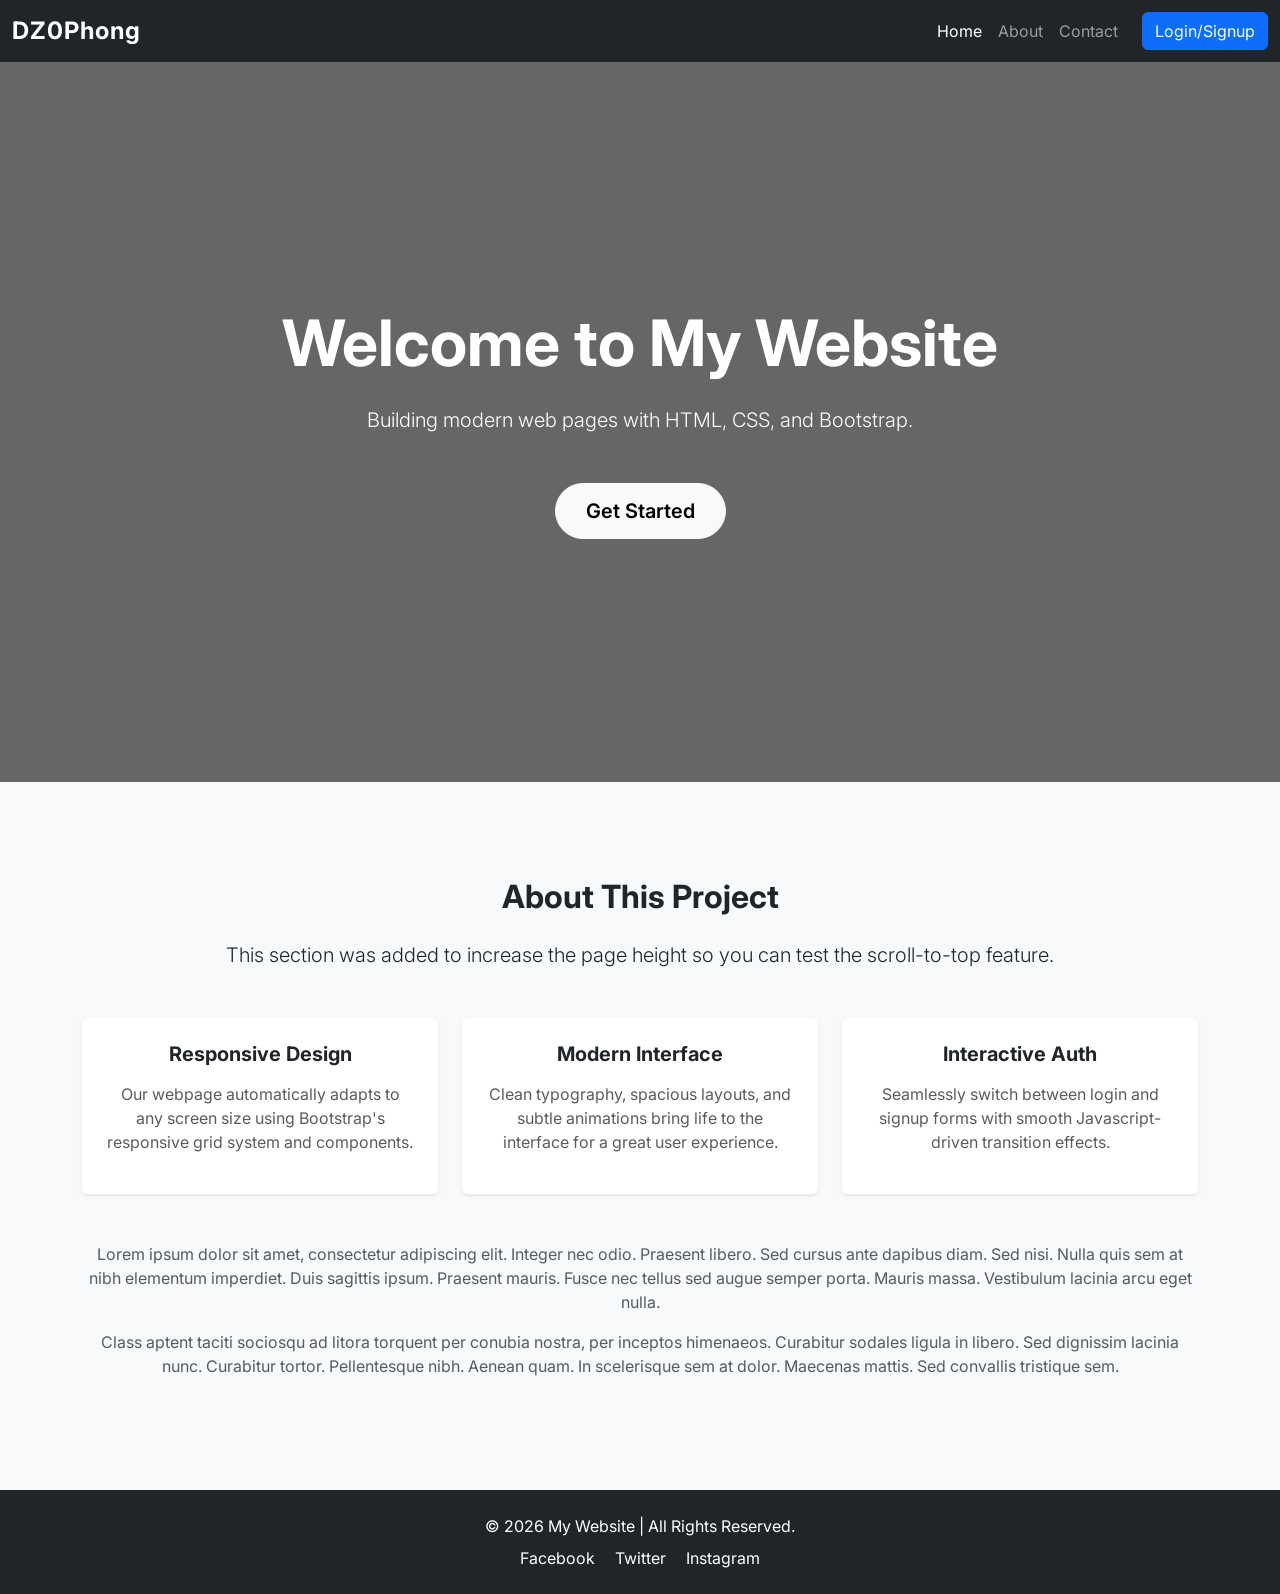
==== index.html @ bb5f72ac "phat sung dau tien" ====
<!DOCTYPE html>
<html lang="en">

<head>
    <meta charset="UTF-8">
    <meta name="viewport" content="width=device-width, initial-scale=1.0">
    <title>Homework Webpage</title>
    <!-- Bootstrap CSS -->
    <link href="https://cdn.jsdelivr.net/npm/bootstrap@5.3.0/dist/css/bootstrap.min.css" rel="stylesheet">
    <!-- Custom CSS -->
    <link href="styles.css" rel="stylesheet">
    <!-- Google Fonts -->
    <link href="https://fonts.googleapis.com/css2?family=Inter:wght@400;600;700&display=swap" rel="stylesheet">
</head>

<body>

    <!-- Navbar -->
    <nav class="navbar navbar-expand-lg navbar-dark bg-dark sticky-top">
        <div class="container-fluid">
            <a class="navbar-brand fw-bold" href="index.html">DZ0Phong</a>
            <button class="navbar-toggler" type="button" data-bs-toggle="collapse" data-bs-target="#navbarNav">
                <span class="navbar-toggler-icon"></span>
            </button>
            <div class="collapse navbar-collapse" id="navbarNav">
                <ul class="navbar-nav ms-auto mb-2 mb-lg-0 align-items-lg-center">
                    <li class="nav-item"><a class="nav-link active" href="index.html">Home</a></li>
                    <li class="nav-item"><a class="nav-link" href="#">About</a></li>
                    <li class="nav-item"><a class="nav-link" href="#">Contact</a></li>
                    <li class="nav-item ms-lg-3 mt-2 mt-lg-0">
                        <a class="btn btn-primary" href="login.html">Login/Signup</a>
                    </li>
                </ul>
            </div>
        </div>
        </div>
    </nav>

    <!-- Main Content -->
    <main>
        <!-- Hero Section -->
        <section class="hero d-flex align-items-center justify-content-center text-center">
            <div class="hero-overlay"></div>
            <div class="container position-relative z-1">
                <h1 class="display-3 fw-bold mb-4">Welcome to My Website</h1>
                <p class="lead mb-5">Building modern web pages with HTML, CSS, and Bootstrap.</p>
                <a href="#about" class="btn btn-light btn-lg cta-btn">Get Started</a>
            </div>
        </section>

        <!-- Dummy Content Section to enable scrolling -->
        <section id="about" class="py-5 bg-light">
            <div class="container my-5">
                <h2 class="text-center mb-4 fw-bold">About This Project</h2>
                <p class="text-center lead mb-5">This section was added to increase the page height so you can test the
                    scroll-to-top feature.</p>
                <div class="row g-4">
                    <div class="col-md-4">
                        <div class="card h-100 shadow-sm border-0">
                            <div class="card-body text-center p-4">
                                <h3 class="h5 mb-3 fw-bold">Responsive Design</h3>
                                <p class="text-muted">Our webpage automatically adapts to any screen size using
                                    Bootstrap's responsive grid system and components.</p>
                            </div>
                        </div>
                    </div>
                    <div class="col-md-4">
                        <div class="card h-100 shadow-sm border-0">
                            <div class="card-body text-center p-4">
                                <h3 class="h5 mb-3 fw-bold">Modern Interface</h3>
                                <p class="text-muted">Clean typography, spacious layouts, and subtle animations bring
                                    life to the interface for a great user experience.</p>
                            </div>
                        </div>
                    </div>
                    <div class="col-md-4">
                        <div class="card h-100 shadow-sm border-0">
                            <div class="card-body text-center p-4">
                                <h3 class="h5 mb-3 fw-bold">Interactive Auth</h3>
                                <p class="text-muted">Seamlessly switch between login and signup forms with smooth
                                    Javascript-driven transition effects.</p>
                            </div>
                        </div>
                    </div>
                </div>
                <div class="row mt-5">
                    <div class="col-12 text-center text-muted">
                        <p>
                            Lorem ipsum dolor sit amet, consectetur adipiscing elit. Integer nec odio. Praesent libero.
                            Sed cursus ante dapibus diam. Sed nisi. Nulla quis sem at nibh elementum imperdiet. Duis
                            sagittis ipsum. Praesent mauris. Fusce nec tellus sed augue semper porta. Mauris massa.
                            Vestibulum lacinia arcu eget nulla.
                        </p>
                        <p>
                            Class aptent taciti sociosqu ad litora torquent per conubia nostra, per inceptos himenaeos.
                            Curabitur sodales ligula in libero. Sed dignissim lacinia nunc. Curabitur tortor.
                            Pellentesque nibh. Aenean quam. In scelerisque sem at dolor. Maecenas mattis. Sed convallis
                            tristique sem.
                        </p>
                    </div>
                </div>
            </div>
        </section>
    </main>

    <!-- Footer -->
    <footer class="bg-dark text-white text-center py-4">
        <div class="container">
            <p class="mb-2">&copy; 2026 My Website | All Rights Reserved.</p>
            <div class="social-icons">
                <a href="#" class="text-white mx-2">Facebook</a>
                <a href="#" class="text-white mx-2">Twitter</a>
                <a href="#" class="text-white mx-2">Instagram</a>
            </div>
        </div>
    </footer>

    <!-- Scroll-to-Top Button -->
    <button id="scrollTopBtn" class="btn btn-primary rounded-circle" aria-label="Scroll to top">
        ↑
    </button>

    <!-- Bootstrap JS -->
    <script src="https://cdn.jsdelivr.net/npm/bootstrap@5.3.0/dist/js/bootstrap.bundle.min.js"></script>
    <!-- Custom JS -->
    <script src="script.js"></script>
</body>

</html>
---- styles.css ----
/* Universal and Body */
html {
    scroll-behavior: smooth;
}

body {
    font-family: 'Inter', sans-serif;
    display: flex;
    flex-direction: column;
    min-height: 100vh;
}

main {
    flex: 1;
    /* This ensures the footer stays at the bottom when content is short */
    display: flex;
    flex-direction: column;
}

/* Navbar */
.navbar-brand {
    font-size: 1.5rem;
    letter-spacing: 1px;
}

/* Hero Section */
.hero {
    position: relative;
    /* Using a vibrant gradient placeholder or image */
    background: url('https://images.unsplash.com/photo-1498050108023-c5249f4df085?ixlib=rb-4.0.3&auto=format&fit=crop&w=1500&q=80') no-repeat center center;
    background-size: cover;
    color: white;
    min-height: 80vh;
    /* Large banner area */
}

/* Dark overlay to make text readable */
.hero-overlay {
    position: absolute;
    top: 0;
    left: 0;
    width: 100%;
    height: 100%;
    background-color: rgba(0, 0, 0, 0.6);
}

.hero .container {
    padding: 50px 20px;
}

.hero .cta-btn {
    font-weight: 600;
    padding: 12px 30px;
    border-radius: 30px;
    transition: transform 0.3s ease, box-shadow 0.3s ease;
}

.hero .cta-btn:hover {
    transform: translateY(-3px);
    box-shadow: 0 10px 20px rgba(0, 0, 0, 0.2);
}

/* Footer links */
.social-icons a {
    transition: color 0.3s;
    text-decoration: none;
}

.social-icons a:hover {
    color: #0dcaf0 !important;
    /* Info color */
}

/* Scroll to Top Button */
#scrollTopBtn {
    position: fixed;
    bottom: 30px;
    right: 30px;
    display: none;
    /* Hidden by default */
    z-index: 99;
    width: 50px;
    height: 50px;
    font-size: 24px;
    line-height: 24px;
    padding: 0;
    box-shadow: 0 4px 10px rgba(0, 0, 0, 0.3);
    transition: background-color 0.3s, transform 0.3s;
}

#scrollTopBtn:hover {
    transform: translateY(-3px);
    background-color: #0b5ed7;
}

/* Auth Page specific (Login/Signup) */
.auth-page {
    background: linear-gradient(135deg, #f5f7fa 0%, #c3cfe2 100%);
}

.auth-card {
    transition: all 0.3s ease-in-out;
}

/* Simple fade animation for switching */
.fade-in {
    animation: fadeIn 0.4s ease-in-out;
}

@keyframes fadeIn {
    from {
        opacity: 0;
        transform: translateY(10px);
    }

    to {
        opacity: 1;
        transform: translateY(0);
    }
}
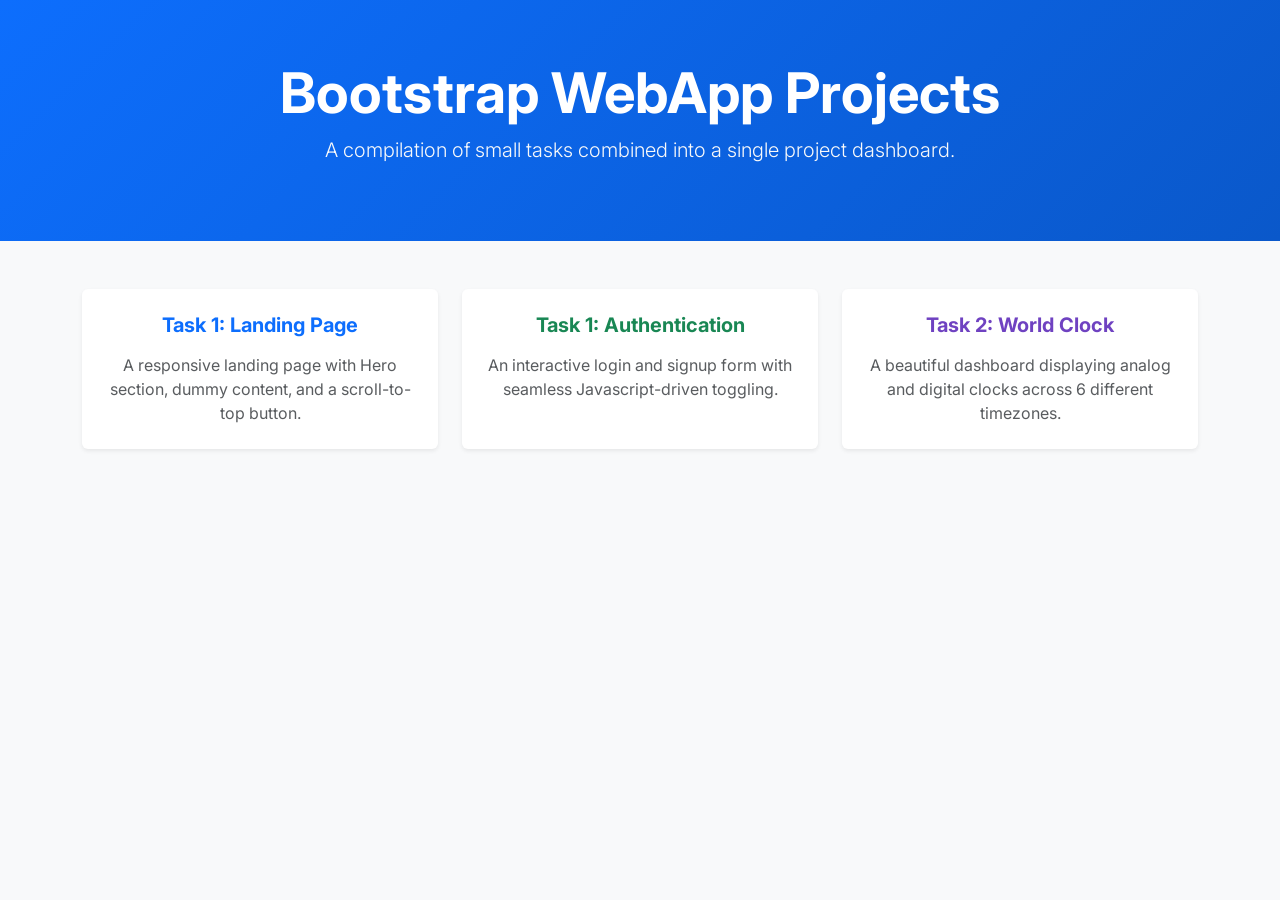
==== commit 75c7206c: "phat sung thu 2" ====
--- a/index.html
+++ b/index.html
@@ -4,126 +4,81 @@
 <head>
     <meta charset="UTF-8">
     <meta name="viewport" content="width=device-width, initial-scale=1.0">
-    <title>Homework Webpage</title>
+    <title>Bootstrap WebApp - Dashboard</title>
     <!-- Bootstrap CSS -->
     <link href="https://cdn.jsdelivr.net/npm/bootstrap@5.3.0/dist/css/bootstrap.min.css" rel="stylesheet">
-    <!-- Custom CSS -->
-    <link href="styles.css" rel="stylesheet">
-    <!-- Google Fonts -->
     <link href="https://fonts.googleapis.com/css2?family=Inter:wght@400;600;700&display=swap" rel="stylesheet">
+    <style>
+        body {
+            font-family: 'Inter', sans-serif;
+            background: #f8f9fa;
+        }
+
+        .dashboard-header {
+            background: linear-gradient(135deg, #0d6efd 0%, #0a58ca 100%);
+            color: white;
+            padding: 60px 0;
+            text-align: center;
+        }
+
+        .task-card {
+            transition: transform 0.3s;
+            cursor: pointer;
+            text-decoration: none;
+            color: inherit;
+        }
+
+        .task-card:hover {
+            transform: translateY(-5px);
+            box-shadow: 0 10px 20px rgba(0, 0, 0, 0.1);
+        }
+    </style>
 </head>
 
 <body>
 
-    <!-- Navbar -->
-    <nav class="navbar navbar-expand-lg navbar-dark bg-dark sticky-top">
-        <div class="container-fluid">
-            <a class="navbar-brand fw-bold" href="index.html">DZ0Phong</a>
-            <button class="navbar-toggler" type="button" data-bs-toggle="collapse" data-bs-target="#navbarNav">
-                <span class="navbar-toggler-icon"></span>
-            </button>
-            <div class="collapse navbar-collapse" id="navbarNav">
-                <ul class="navbar-nav ms-auto mb-2 mb-lg-0 align-items-lg-center">
-                    <li class="nav-item"><a class="nav-link active" href="index.html">Home</a></li>
-                    <li class="nav-item"><a class="nav-link" href="#">About</a></li>
-                    <li class="nav-item"><a class="nav-link" href="#">Contact</a></li>
-                    <li class="nav-item ms-lg-3 mt-2 mt-lg-0">
-                        <a class="btn btn-primary" href="login.html">Login/Signup</a>
-                    </li>
-                </ul>
+    <header class="dashboard-header">
+        <div class="container">
+            <h1 class="fw-bold display-4">Bootstrap WebApp Projects</h1>
+            <p class="lead text-light">A compilation of small tasks combined into a single project dashboard.</p>
+        </div>
+    </header>
+
+    <main class="container my-5">
+        <div class="row g-4">
+            <!-- Task 1: Home Page -->
+            <div class="col-md-4">
+                <a href="task1-home.html" class="card h-100 border-0 shadow-sm task-card">
+                    <div class="card-body p-4 text-center">
+                        <h3 class="h5 fw-bold text-primary mb-3">Task 1: Landing Page</h3>
+                        <p class="text-muted mb-0">A responsive landing page with Hero section, dummy content, and a
+                            scroll-to-top button.</p>
+                    </div>
+                </a>
+            </div>
+            <!-- Task 1: Login/Signup -->
+            <div class="col-md-4">
+                <a href="task1-login.html" class="card h-100 border-0 shadow-sm task-card">
+                    <div class="card-body p-4 text-center">
+                        <h3 class="h5 fw-bold text-success mb-3">Task 1: Authentication</h3>
+                        <p class="text-muted mb-0">An interactive login and signup form with seamless Javascript-driven
+                            toggling.</p>
+                    </div>
+                </a>
+            </div>
+            <!-- Task 2: World Clock -->
+            <div class="col-md-4">
+                <a href="task2-clock.html" class="card h-100 border-0 shadow-sm task-card">
+                    <div class="card-body p-4 text-center">
+                        <h3 class="h5 fw-bold text-purple mb-3" style="color: #6f42c1;">Task 2: World Clock</h3>
+                        <p class="text-muted mb-0">A beautiful dashboard displaying analog and digital clocks across 6
+                            different timezones.</p>
+                    </div>
+                </a>
             </div>
         </div>
-        </div>
-    </nav>
-
-    <!-- Main Content -->
-    <main>
-        <!-- Hero Section -->
-        <section class="hero d-flex align-items-center justify-content-center text-center">
-            <div class="hero-overlay"></div>
-            <div class="container position-relative z-1">
-                <h1 class="display-3 fw-bold mb-4">Welcome to My Website</h1>
-                <p class="lead mb-5">Building modern web pages with HTML, CSS, and Bootstrap.</p>
-                <a href="#about" class="btn btn-light btn-lg cta-btn">Get Started</a>
-            </div>
-        </section>
-
-        <!-- Dummy Content Section to enable scrolling -->
-        <section id="about" class="py-5 bg-light">
-            <div class="container my-5">
-                <h2 class="text-center mb-4 fw-bold">About This Project</h2>
-                <p class="text-center lead mb-5">This section was added to increase the page height so you can test the
-                    scroll-to-top feature.</p>
-                <div class="row g-4">
-                    <div class="col-md-4">
-                        <div class="card h-100 shadow-sm border-0">
-                            <div class="card-body text-center p-4">
-                                <h3 class="h5 mb-3 fw-bold">Responsive Design</h3>
-                                <p class="text-muted">Our webpage automatically adapts to any screen size using
-                                    Bootstrap's responsive grid system and components.</p>
-                            </div>
-                        </div>
-                    </div>
-                    <div class="col-md-4">
-                        <div class="card h-100 shadow-sm border-0">
-                            <div class="card-body text-center p-4">
-                                <h3 class="h5 mb-3 fw-bold">Modern Interface</h3>
-                                <p class="text-muted">Clean typography, spacious layouts, and subtle animations bring
-                                    life to the interface for a great user experience.</p>
-                            </div>
-                        </div>
-                    </div>
-                    <div class="col-md-4">
-                        <div class="card h-100 shadow-sm border-0">
-                            <div class="card-body text-center p-4">
-                                <h3 class="h5 mb-3 fw-bold">Interactive Auth</h3>
-                                <p class="text-muted">Seamlessly switch between login and signup forms with smooth
-                                    Javascript-driven transition effects.</p>
-                            </div>
-                        </div>
-                    </div>
-                </div>
-                <div class="row mt-5">
-                    <div class="col-12 text-center text-muted">
-                        <p>
-                            Lorem ipsum dolor sit amet, consectetur adipiscing elit. Integer nec odio. Praesent libero.
-                            Sed cursus ante dapibus diam. Sed nisi. Nulla quis sem at nibh elementum imperdiet. Duis
-                            sagittis ipsum. Praesent mauris. Fusce nec tellus sed augue semper porta. Mauris massa.
-                            Vestibulum lacinia arcu eget nulla.
-                        </p>
-                        <p>
-                            Class aptent taciti sociosqu ad litora torquent per conubia nostra, per inceptos himenaeos.
-                            Curabitur sodales ligula in libero. Sed dignissim lacinia nunc. Curabitur tortor.
-                            Pellentesque nibh. Aenean quam. In scelerisque sem at dolor. Maecenas mattis. Sed convallis
-                            tristique sem.
-                        </p>
-                    </div>
-                </div>
-            </div>
-        </section>
     </main>
 
-    <!-- Footer -->
-    <footer class="bg-dark text-white text-center py-4">
-        <div class="container">
-            <p class="mb-2">&copy; 2026 My Website | All Rights Reserved.</p>
-            <div class="social-icons">
-                <a href="#" class="text-white mx-2">Facebook</a>
-                <a href="#" class="text-white mx-2">Twitter</a>
-                <a href="#" class="text-white mx-2">Instagram</a>
-            </div>
-        </div>
-    </footer>
-
-    <!-- Scroll-to-Top Button -->
-    <button id="scrollTopBtn" class="btn btn-primary rounded-circle" aria-label="Scroll to top">
-        ↑
-    </button>
-
-    <!-- Bootstrap JS -->
-    <script src="https://cdn.jsdelivr.net/npm/bootstrap@5.3.0/dist/js/bootstrap.bundle.min.js"></script>
-    <!-- Custom JS -->
-    <script src="script.js"></script>
 </body>
 
 </html>
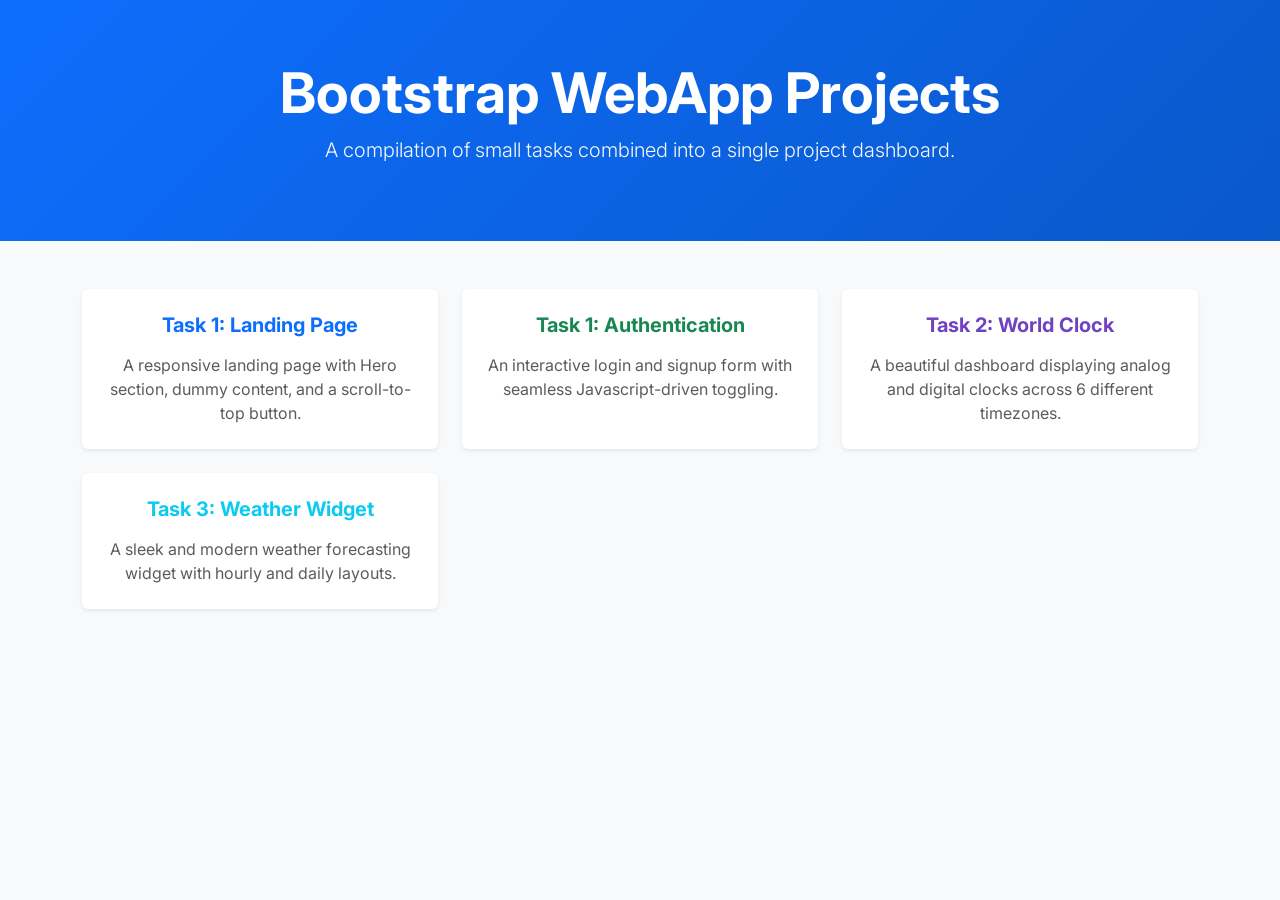
==== commit 171f9d00: "feat: implement a dynamic weather widget with hourly and daily forecasts, including a link on the da" ====
--- a/index.html
+++ b/index.html
@@ -76,6 +76,15 @@
                     </div>
                 </a>
             </div>
+            <!-- Task 3: Weather Widget -->
+            <div class="col-md-4">
+                <a href="task3-weather.html" class="card h-100 border-0 shadow-sm task-card">
+                    <div class="card-body p-4 text-center">
+                        <h3 class="h5 fw-bold text-info mb-3">Task 3: Weather Widget</h3>
+                        <p class="text-muted mb-0">A sleek and modern weather forecasting widget with hourly and daily layouts.</p>
+                    </div>
+                </a>
+            </div>
         </div>
     </main>
 
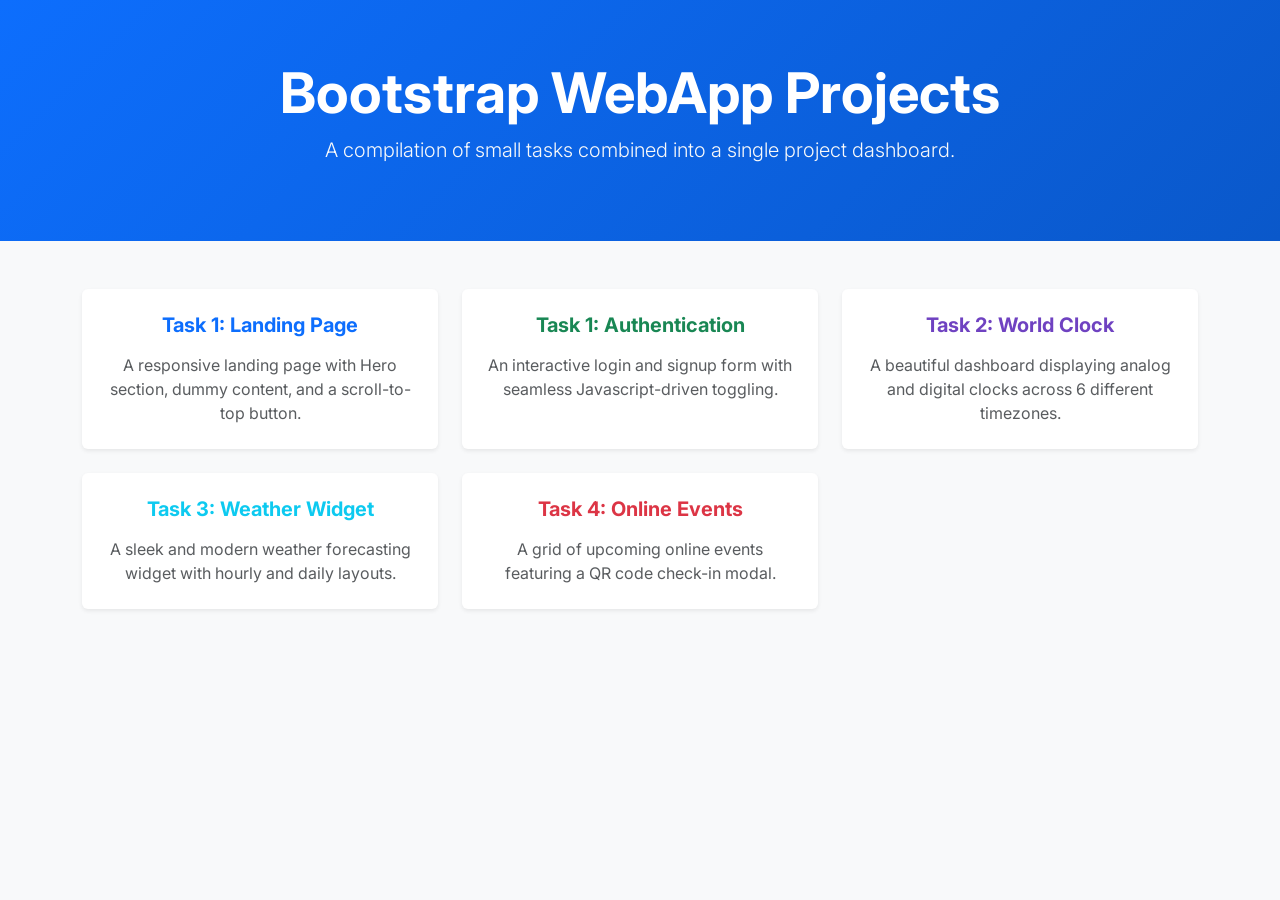
==== commit 1bcdff14: "feat: Add online events page with QR code check-in modal and link it from the dashboard." ====
--- a/index.html
+++ b/index.html
@@ -85,6 +85,15 @@
                     </div>
                 </a>
             </div>
+            <!-- Task 4: Online Events -->
+            <div class="col-md-4">
+                <a href="task4-events.html" class="card h-100 border-0 shadow-sm task-card">
+                    <div class="card-body p-4 text-center">
+                        <h3 class="h5 fw-bold text-danger mb-3">Task 4: Online Events</h3>
+                        <p class="text-muted mb-0">A grid of upcoming online events featuring a QR code check-in modal.</p>
+                    </div>
+                </a>
+            </div>
         </div>
     </main>
 
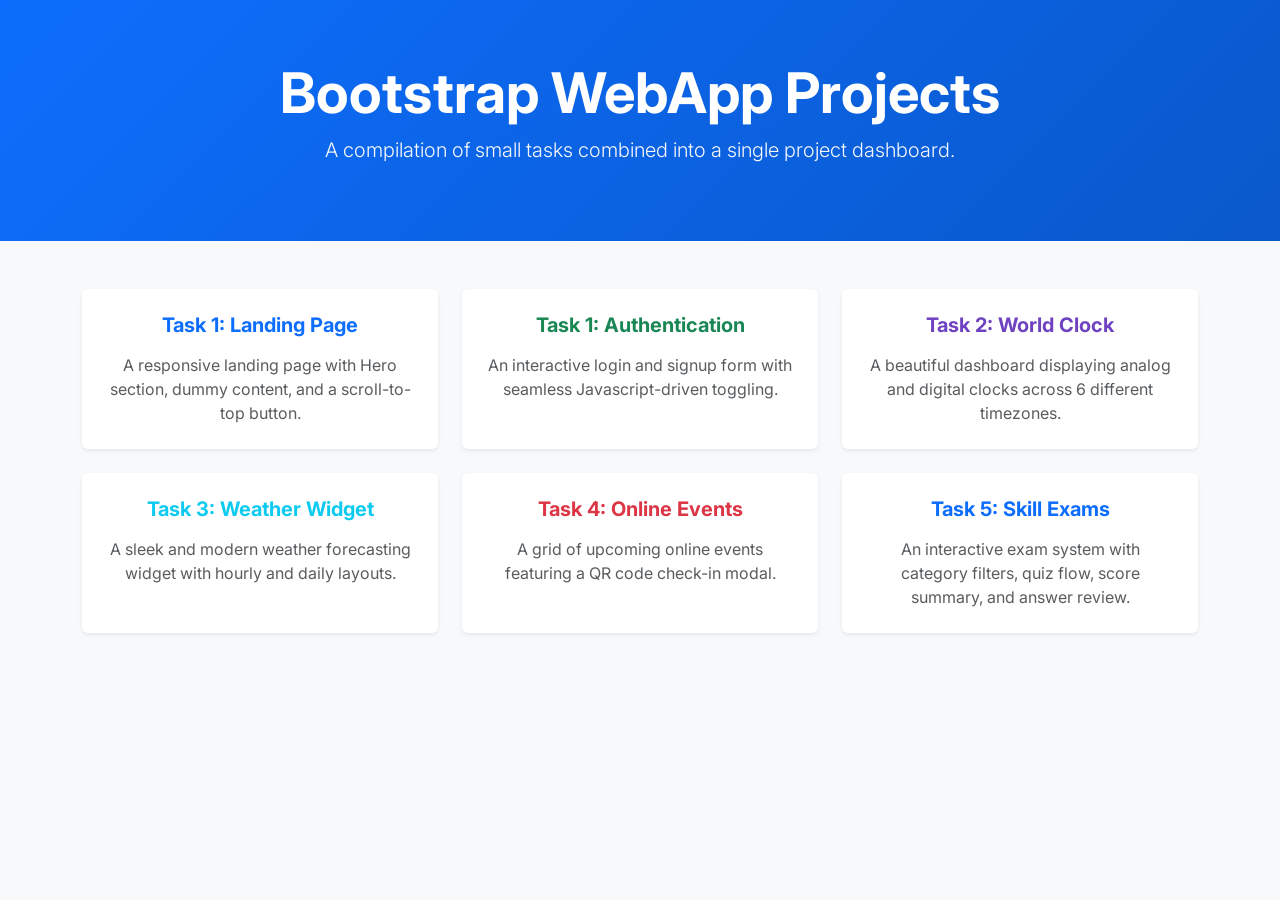
==== commit 6291deb6: "feat: add task 5 skill exams page" ====
--- a/index.html
+++ b/index.html
@@ -94,9 +94,18 @@
                     </div>
                 </a>
             </div>
+            <!-- Task 5: Skill Exams -->
+            <div class="col-md-4">
+                <a href="task5-exams.html" class="card h-100 border-0 shadow-sm task-card">
+                    <div class="card-body p-4 text-center">
+                        <h3 class="h5 fw-bold mb-3" style="color: #0d6efd;">Task 5: Skill Exams</h3>
+                        <p class="text-muted mb-0">An interactive exam system with category filters, quiz flow, score summary, and answer review.</p>
+                    </div>
+                </a>
+            </div>
         </div>
     </main>
 
 </body>
 
-</html>+</html>
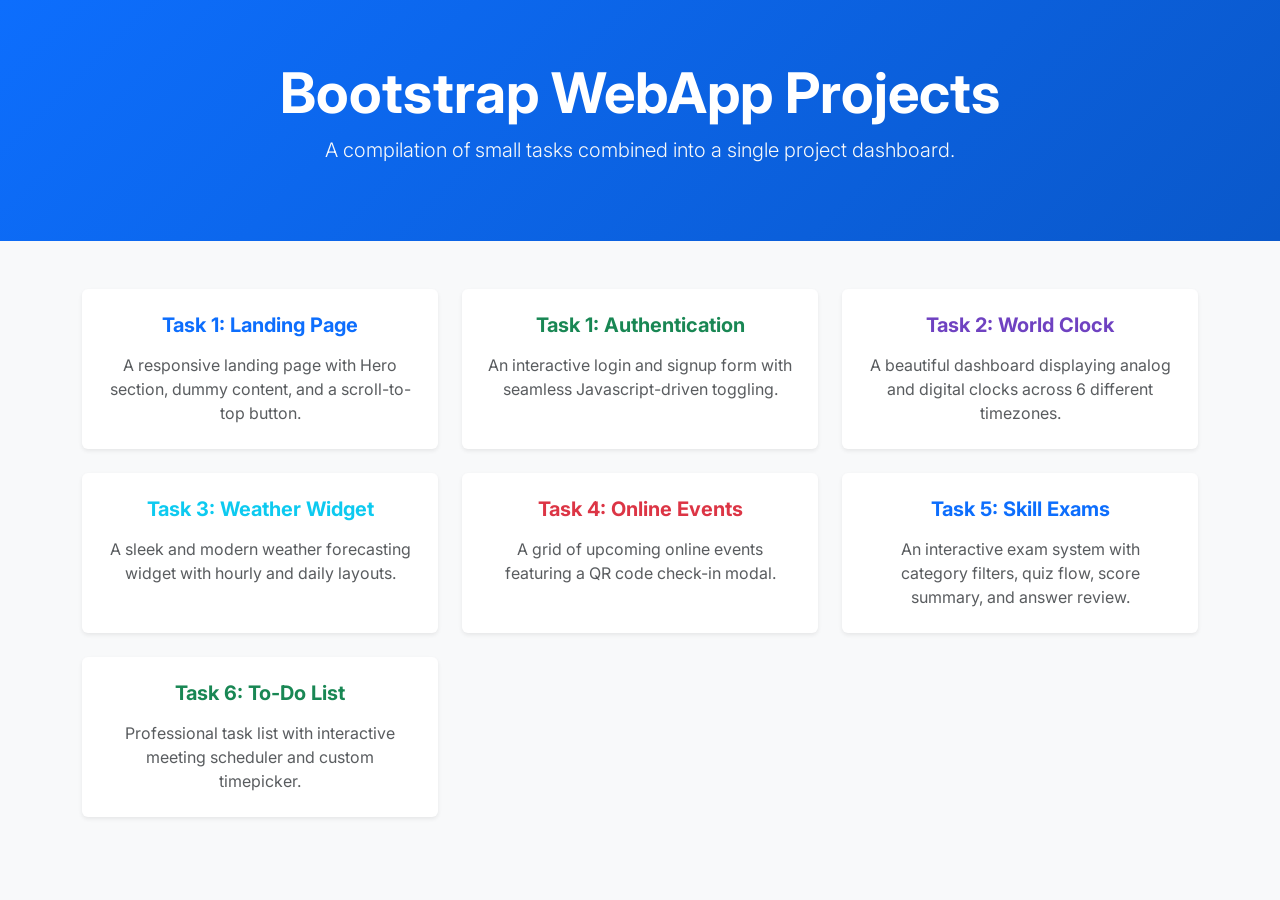
==== commit 7ed188ee: "feat: implement task management system with interactive meeting scheduler and custom timepicker" ====
--- a/index.html
+++ b/index.html
@@ -103,6 +103,15 @@
                     </div>
                 </a>
             </div>
+            <!-- Task 6: To-Do List -->
+            <div class="col-md-4">
+                <a href="task6-todo.html" class="card h-100 border-0 shadow-sm task-card">
+                    <div class="card-body p-4 text-center">
+                        <h3 class="h5 fw-bold text-success mb-3">Task 6: To-Do List</h3>
+                        <p class="text-muted mb-0">Professional task list with interactive meeting scheduler and custom timepicker.</p>
+                    </div>
+                </a>
+            </div>
         </div>
     </main>
 
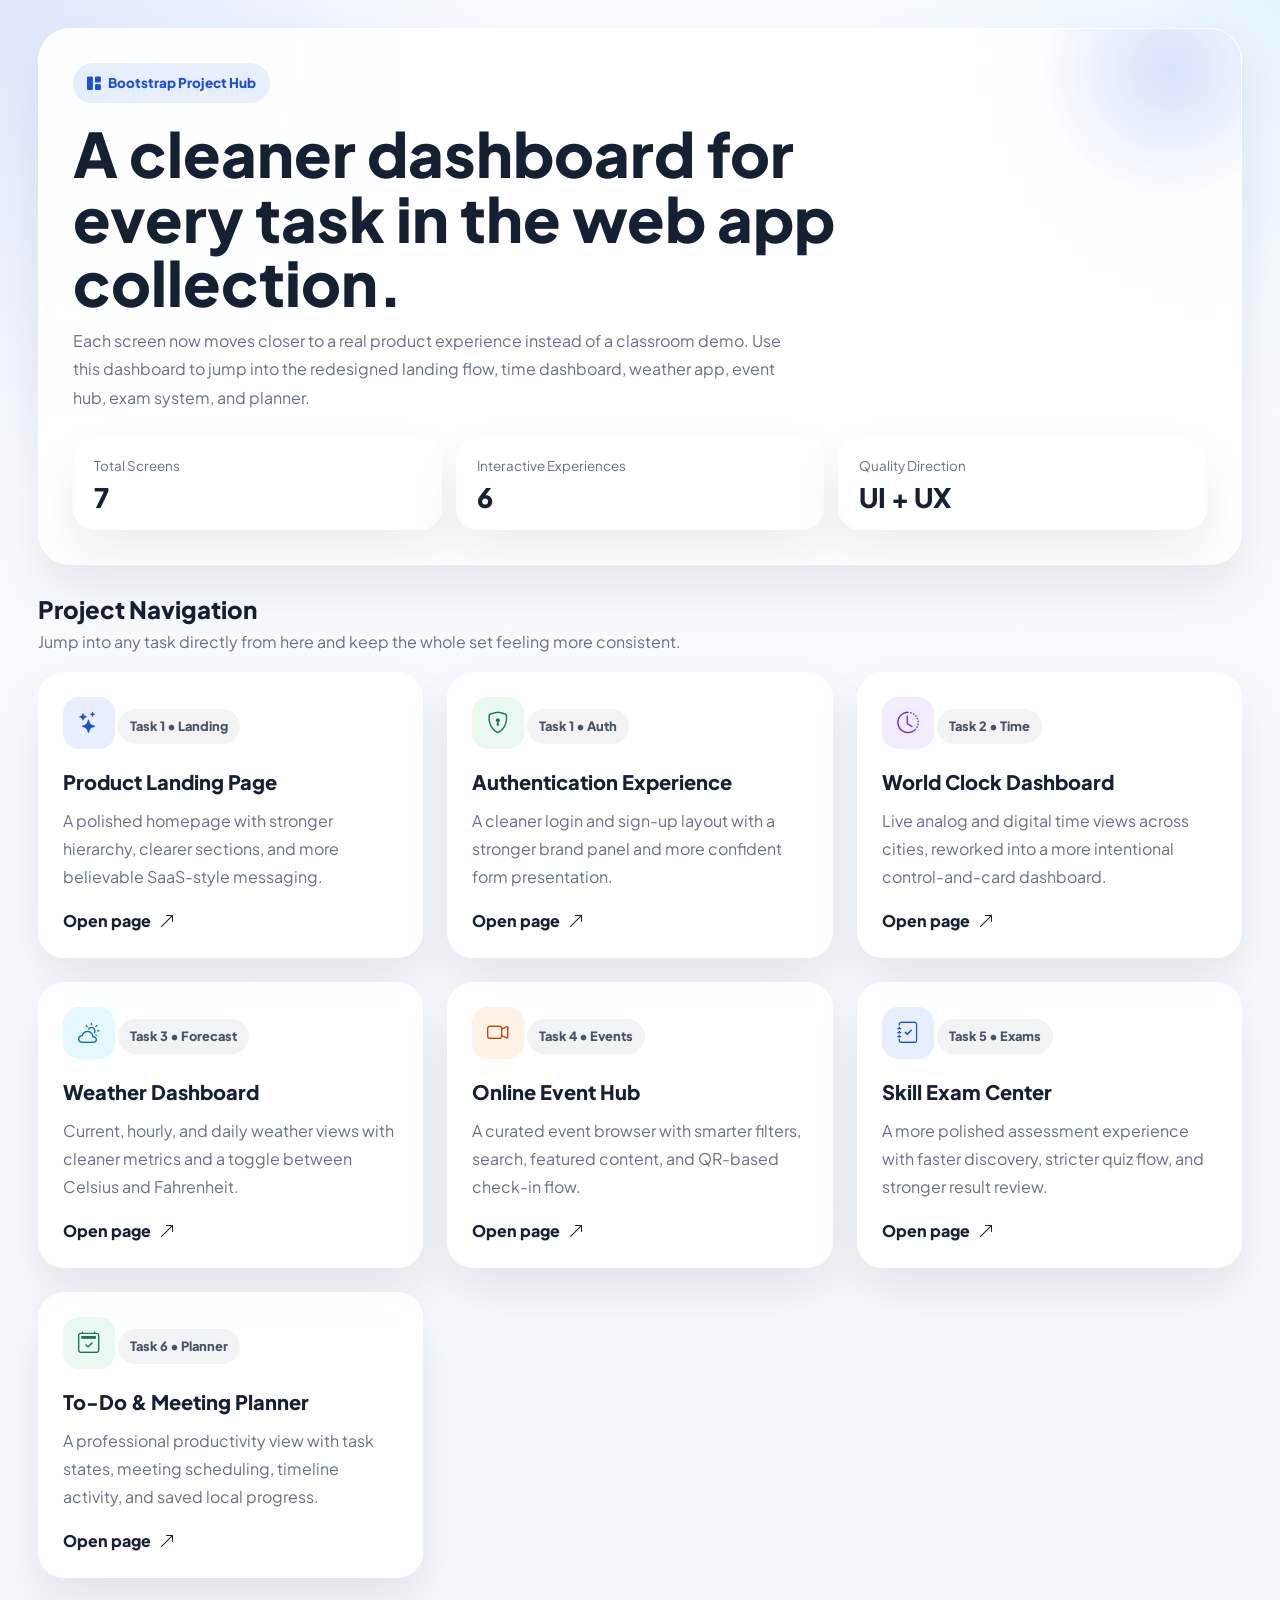
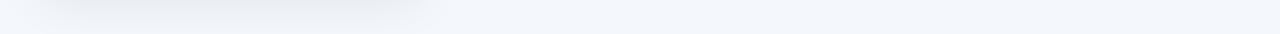
==== commit a54469dd: "feat: redesign dashboard to match upgraded project ui" ====
--- a/index.html
+++ b/index.html
@@ -5,116 +5,307 @@
     <meta charset="UTF-8">
     <meta name="viewport" content="width=device-width, initial-scale=1.0">
     <title>Bootstrap WebApp - Dashboard</title>
-    <!-- Bootstrap CSS -->
     <link href="https://cdn.jsdelivr.net/npm/bootstrap@5.3.0/dist/css/bootstrap.min.css" rel="stylesheet">
-    <link href="https://fonts.googleapis.com/css2?family=Inter:wght@400;600;700&display=swap" rel="stylesheet">
+    <link rel="stylesheet" href="https://cdn.jsdelivr.net/npm/bootstrap-icons@1.11.1/font/bootstrap-icons.css">
+    <link href="https://fonts.googleapis.com/css2?family=Plus+Jakarta+Sans:wght@400;500;600;700;800&display=swap" rel="stylesheet">
     <style>
+        :root {
+            --bg: #f4f7fb;
+            --text: #162033;
+            --muted: #667085;
+            --panel: rgba(255, 255, 255, 0.92);
+            --shadow: 0 24px 50px rgba(15, 23, 42, 0.08);
+        }
+
         body {
-            font-family: 'Inter', sans-serif;
-            background: #f8f9fa;
-        }
-
-        .dashboard-header {
-            background: linear-gradient(135deg, #0d6efd 0%, #0a58ca 100%);
-            color: white;
-            padding: 60px 0;
-            text-align: center;
+            font-family: 'Plus Jakarta Sans', sans-serif;
+            color: var(--text);
+            background:
+                radial-gradient(circle at top left, rgba(37, 99, 235, 0.12), transparent 24%),
+                radial-gradient(circle at top right, rgba(14, 165, 233, 0.08), transparent 20%),
+                linear-gradient(180deg, #f8fbff 0%, var(--bg) 100%);
+            min-height: 100vh;
+        }
+
+        .page-shell {
+            max-width: 1240px;
+            margin: 0 auto;
+            padding: 28px 18px 56px;
+        }
+
+        .hero-card,
+        .task-card,
+        .summary-card {
+            background: var(--panel);
+            border: 1px solid rgba(255, 255, 255, 0.85);
+            box-shadow: var(--shadow);
+            backdrop-filter: blur(12px);
+        }
+
+        .hero-card {
+            border-radius: 32px;
+            padding: 34px;
+            margin-bottom: 24px;
+            position: relative;
+            overflow: hidden;
+        }
+
+        .hero-card::after {
+            content: "";
+            position: absolute;
+            width: 320px;
+            height: 320px;
+            top: -120px;
+            right: -90px;
+            background: radial-gradient(circle, rgba(37, 99, 235, 0.18), transparent 62%);
+        }
+
+        .eyebrow {
+            display: inline-flex;
+            align-items: center;
+            gap: 8px;
+            border-radius: 999px;
+            padding: 10px 14px;
+            background: rgba(37, 99, 235, 0.1);
+            color: #1d4ed8;
+            font-size: 0.84rem;
+            font-weight: 800;
+        }
+
+        .hero-title {
+            font-size: clamp(2.4rem, 4.8vw, 4.2rem);
+            line-height: 1.05;
+            font-weight: 800;
+            max-width: 860px;
+            margin: 18px 0 12px;
+        }
+
+        .hero-copy {
+            max-width: 720px;
+            color: var(--muted);
+            line-height: 1.8;
+            font-size: 1rem;
+            margin-bottom: 0;
+        }
+
+        .summary-grid {
+            display: grid;
+            grid-template-columns: repeat(3, minmax(0, 1fr));
+            gap: 14px;
+            margin-top: 24px;
+        }
+
+        .summary-card {
+            border-radius: 22px;
+            padding: 18px 20px;
+        }
+
+        .summary-label {
+            color: var(--muted);
+            font-size: 0.84rem;
+            margin-bottom: 8px;
+        }
+
+        .summary-value {
+            font-size: 1.68rem;
+            line-height: 1;
+            font-weight: 800;
+        }
+
+        .section-head {
+            margin: 30px 0 18px;
+        }
+
+        .section-head h2 {
+            font-size: 1.5rem;
+            font-weight: 800;
+            margin-bottom: 6px;
+        }
+
+        .section-head p {
+            color: var(--muted);
+            margin: 0;
         }
 
         .task-card {
-            transition: transform 0.3s;
-            cursor: pointer;
+            display: block;
+            border-radius: 26px;
+            padding: 24px;
             text-decoration: none;
             color: inherit;
+            height: 100%;
+            transition: transform 0.22s ease, box-shadow 0.22s ease;
         }
 
         .task-card:hover {
             transform: translateY(-5px);
-            box-shadow: 0 10px 20px rgba(0, 0, 0, 0.1);
+            box-shadow: 0 28px 52px rgba(15, 23, 42, 0.1);
+        }
+
+        .task-icon {
+            width: 52px;
+            height: 52px;
+            border-radius: 16px;
+            display: inline-flex;
+            align-items: center;
+            justify-content: center;
+            font-size: 1.35rem;
+            margin-bottom: 18px;
+        }
+
+        .task-badge {
+            display: inline-flex;
+            align-items: center;
+            gap: 8px;
+            border-radius: 999px;
+            padding: 8px 12px;
+            font-size: 0.8rem;
+            font-weight: 800;
+            margin-bottom: 14px;
+            background: rgba(15, 23, 42, 0.05);
+            color: #475467;
+        }
+
+        .task-title {
+            font-size: 1.25rem;
+            font-weight: 800;
+            margin-bottom: 10px;
+        }
+
+        .task-copy {
+            color: var(--muted);
+            line-height: 1.75;
+            margin-bottom: 18px;
+        }
+
+        .task-link {
+            display: inline-flex;
+            align-items: center;
+            gap: 8px;
+            font-weight: 800;
+        }
+
+        .theme-blue { background: #e7efff; color: #1d4ed8; }
+        .theme-green { background: #e9f9ef; color: #18794e; }
+        .theme-violet { background: #f3ecff; color: #6d28d9; }
+        .theme-cyan { background: #e6f8ff; color: #0f7490; }
+        .theme-orange { background: #fff1e6; color: #c2410c; }
+
+        @media (max-width: 991px) {
+            .summary-grid {
+                grid-template-columns: 1fr;
+            }
+        }
+
+        @media (max-width: 768px) {
+            .hero-card,
+            .task-card {
+                border-radius: 22px;
+                padding: 22px;
+            }
         }
     </style>
 </head>
 
 <body>
-
-    <header class="dashboard-header">
-        <div class="container">
-            <h1 class="fw-bold display-4">Bootstrap WebApp Projects</h1>
-            <p class="lead text-light">A compilation of small tasks combined into a single project dashboard.</p>
+    <main class="page-shell">
+        <section class="hero-card">
+            <span class="eyebrow"><i class="bi bi-grid-1x2-fill"></i>Bootstrap Project Hub</span>
+            <h1 class="hero-title">A cleaner dashboard for every task in the web app collection.</h1>
+            <p class="hero-copy">Each screen now moves closer to a real product experience instead of a classroom demo. Use this dashboard to jump into the redesigned landing flow, time dashboard, weather app, event hub, exam system, and planner.</p>
+            <div class="summary-grid">
+                <div class="summary-card">
+                    <div class="summary-label">Total Screens</div>
+                    <div class="summary-value">7</div>
+                </div>
+                <div class="summary-card">
+                    <div class="summary-label">Interactive Experiences</div>
+                    <div class="summary-value">6</div>
+                </div>
+                <div class="summary-card">
+                    <div class="summary-label">Quality Direction</div>
+                    <div class="summary-value">UI + UX</div>
+                </div>
+            </div>
+        </section>
+
+        <div class="section-head">
+            <h2>Project Navigation</h2>
+            <p>Jump into any task directly from here and keep the whole set feeling more consistent.</p>
         </div>
-    </header>
-
-    <main class="container my-5">
+
         <div class="row g-4">
-            <!-- Task 1: Home Page -->
-            <div class="col-md-4">
-                <a href="task1-home.html" class="card h-100 border-0 shadow-sm task-card">
-                    <div class="card-body p-4 text-center">
-                        <h3 class="h5 fw-bold text-primary mb-3">Task 1: Landing Page</h3>
-                        <p class="text-muted mb-0">A responsive landing page with Hero section, dummy content, and a
-                            scroll-to-top button.</p>
-                    </div>
-                </a>
-            </div>
-            <!-- Task 1: Login/Signup -->
-            <div class="col-md-4">
-                <a href="task1-login.html" class="card h-100 border-0 shadow-sm task-card">
-                    <div class="card-body p-4 text-center">
-                        <h3 class="h5 fw-bold text-success mb-3">Task 1: Authentication</h3>
-                        <p class="text-muted mb-0">An interactive login and signup form with seamless Javascript-driven
-                            toggling.</p>
-                    </div>
-                </a>
-            </div>
-            <!-- Task 2: World Clock -->
-            <div class="col-md-4">
-                <a href="task2-clock.html" class="card h-100 border-0 shadow-sm task-card">
-                    <div class="card-body p-4 text-center">
-                        <h3 class="h5 fw-bold text-purple mb-3" style="color: #6f42c1;">Task 2: World Clock</h3>
-                        <p class="text-muted mb-0">A beautiful dashboard displaying analog and digital clocks across 6
-                            different timezones.</p>
-                    </div>
-                </a>
-            </div>
-            <!-- Task 3: Weather Widget -->
-            <div class="col-md-4">
-                <a href="task3-weather.html" class="card h-100 border-0 shadow-sm task-card">
-                    <div class="card-body p-4 text-center">
-                        <h3 class="h5 fw-bold text-info mb-3">Task 3: Weather Widget</h3>
-                        <p class="text-muted mb-0">A sleek and modern weather forecasting widget with hourly and daily layouts.</p>
-                    </div>
-                </a>
-            </div>
-            <!-- Task 4: Online Events -->
-            <div class="col-md-4">
-                <a href="task4-events.html" class="card h-100 border-0 shadow-sm task-card">
-                    <div class="card-body p-4 text-center">
-                        <h3 class="h5 fw-bold text-danger mb-3">Task 4: Online Events</h3>
-                        <p class="text-muted mb-0">A grid of upcoming online events featuring a QR code check-in modal.</p>
-                    </div>
-                </a>
-            </div>
-            <!-- Task 5: Skill Exams -->
-            <div class="col-md-4">
-                <a href="task5-exams.html" class="card h-100 border-0 shadow-sm task-card">
-                    <div class="card-body p-4 text-center">
-                        <h3 class="h5 fw-bold mb-3" style="color: #0d6efd;">Task 5: Skill Exams</h3>
-                        <p class="text-muted mb-0">An interactive exam system with category filters, quiz flow, score summary, and answer review.</p>
-                    </div>
-                </a>
-            </div>
-            <!-- Task 6: To-Do List -->
-            <div class="col-md-4">
-                <a href="task6-todo.html" class="card h-100 border-0 shadow-sm task-card">
-                    <div class="card-body p-4 text-center">
-                        <h3 class="h5 fw-bold text-success mb-3">Task 6: To-Do List</h3>
-                        <p class="text-muted mb-0">Professional task list with interactive meeting scheduler and custom timepicker.</p>
-                    </div>
+            <div class="col-md-6 col-xl-4">
+                <a href="task1-home.html" class="task-card">
+                    <div class="task-icon theme-blue"><i class="bi bi-stars"></i></div>
+                    <div class="task-badge">Task 1 • Landing</div>
+                    <div class="task-title">Product Landing Page</div>
+                    <p class="task-copy">A polished homepage with stronger hierarchy, clearer sections, and more believable SaaS-style messaging.</p>
+                    <div class="task-link">Open page <i class="bi bi-arrow-up-right"></i></div>
+                </a>
+            </div>
+
+            <div class="col-md-6 col-xl-4">
+                <a href="task1-login.html" class="task-card">
+                    <div class="task-icon theme-green"><i class="bi bi-shield-lock"></i></div>
+                    <div class="task-badge">Task 1 • Auth</div>
+                    <div class="task-title">Authentication Experience</div>
+                    <p class="task-copy">A cleaner login and sign-up layout with a stronger brand panel and more confident form presentation.</p>
+                    <div class="task-link">Open page <i class="bi bi-arrow-up-right"></i></div>
+                </a>
+            </div>
+
+            <div class="col-md-6 col-xl-4">
+                <a href="task2-clock.html" class="task-card">
+                    <div class="task-icon theme-violet"><i class="bi bi-clock-history"></i></div>
+                    <div class="task-badge">Task 2 • Time</div>
+                    <div class="task-title">World Clock Dashboard</div>
+                    <p class="task-copy">Live analog and digital time views across cities, reworked into a more intentional control-and-card dashboard.</p>
+                    <div class="task-link">Open page <i class="bi bi-arrow-up-right"></i></div>
+                </a>
+            </div>
+
+            <div class="col-md-6 col-xl-4">
+                <a href="task3-weather.html" class="task-card">
+                    <div class="task-icon theme-cyan"><i class="bi bi-cloud-sun"></i></div>
+                    <div class="task-badge">Task 3 • Forecast</div>
+                    <div class="task-title">Weather Dashboard</div>
+                    <p class="task-copy">Current, hourly, and daily weather views with cleaner metrics and a toggle between Celsius and Fahrenheit.</p>
+                    <div class="task-link">Open page <i class="bi bi-arrow-up-right"></i></div>
+                </a>
+            </div>
+
+            <div class="col-md-6 col-xl-4">
+                <a href="task4-events.html" class="task-card">
+                    <div class="task-icon theme-orange"><i class="bi bi-camera-video"></i></div>
+                    <div class="task-badge">Task 4 • Events</div>
+                    <div class="task-title">Online Event Hub</div>
+                    <p class="task-copy">A curated event browser with smarter filters, search, featured content, and QR-based check-in flow.</p>
+                    <div class="task-link">Open page <i class="bi bi-arrow-up-right"></i></div>
+                </a>
+            </div>
+
+            <div class="col-md-6 col-xl-4">
+                <a href="task5-exams.html" class="task-card">
+                    <div class="task-icon theme-blue"><i class="bi bi-journal-check"></i></div>
+                    <div class="task-badge">Task 5 • Exams</div>
+                    <div class="task-title">Skill Exam Center</div>
+                    <p class="task-copy">A more polished assessment experience with faster discovery, stricter quiz flow, and stronger result review.</p>
+                    <div class="task-link">Open page <i class="bi bi-arrow-up-right"></i></div>
+                </a>
+            </div>
+
+            <div class="col-md-6 col-xl-4">
+                <a href="task6-todo.html" class="task-card">
+                    <div class="task-icon theme-green"><i class="bi bi-calendar2-check"></i></div>
+                    <div class="task-badge">Task 6 • Planner</div>
+                    <div class="task-title">To-Do & Meeting Planner</div>
+                    <p class="task-copy">A professional productivity view with task states, meeting scheduling, timeline activity, and saved local progress.</p>
+                    <div class="task-link">Open page <i class="bi bi-arrow-up-right"></i></div>
                 </a>
             </div>
         </div>
     </main>
-
 </body>
 
 </html>
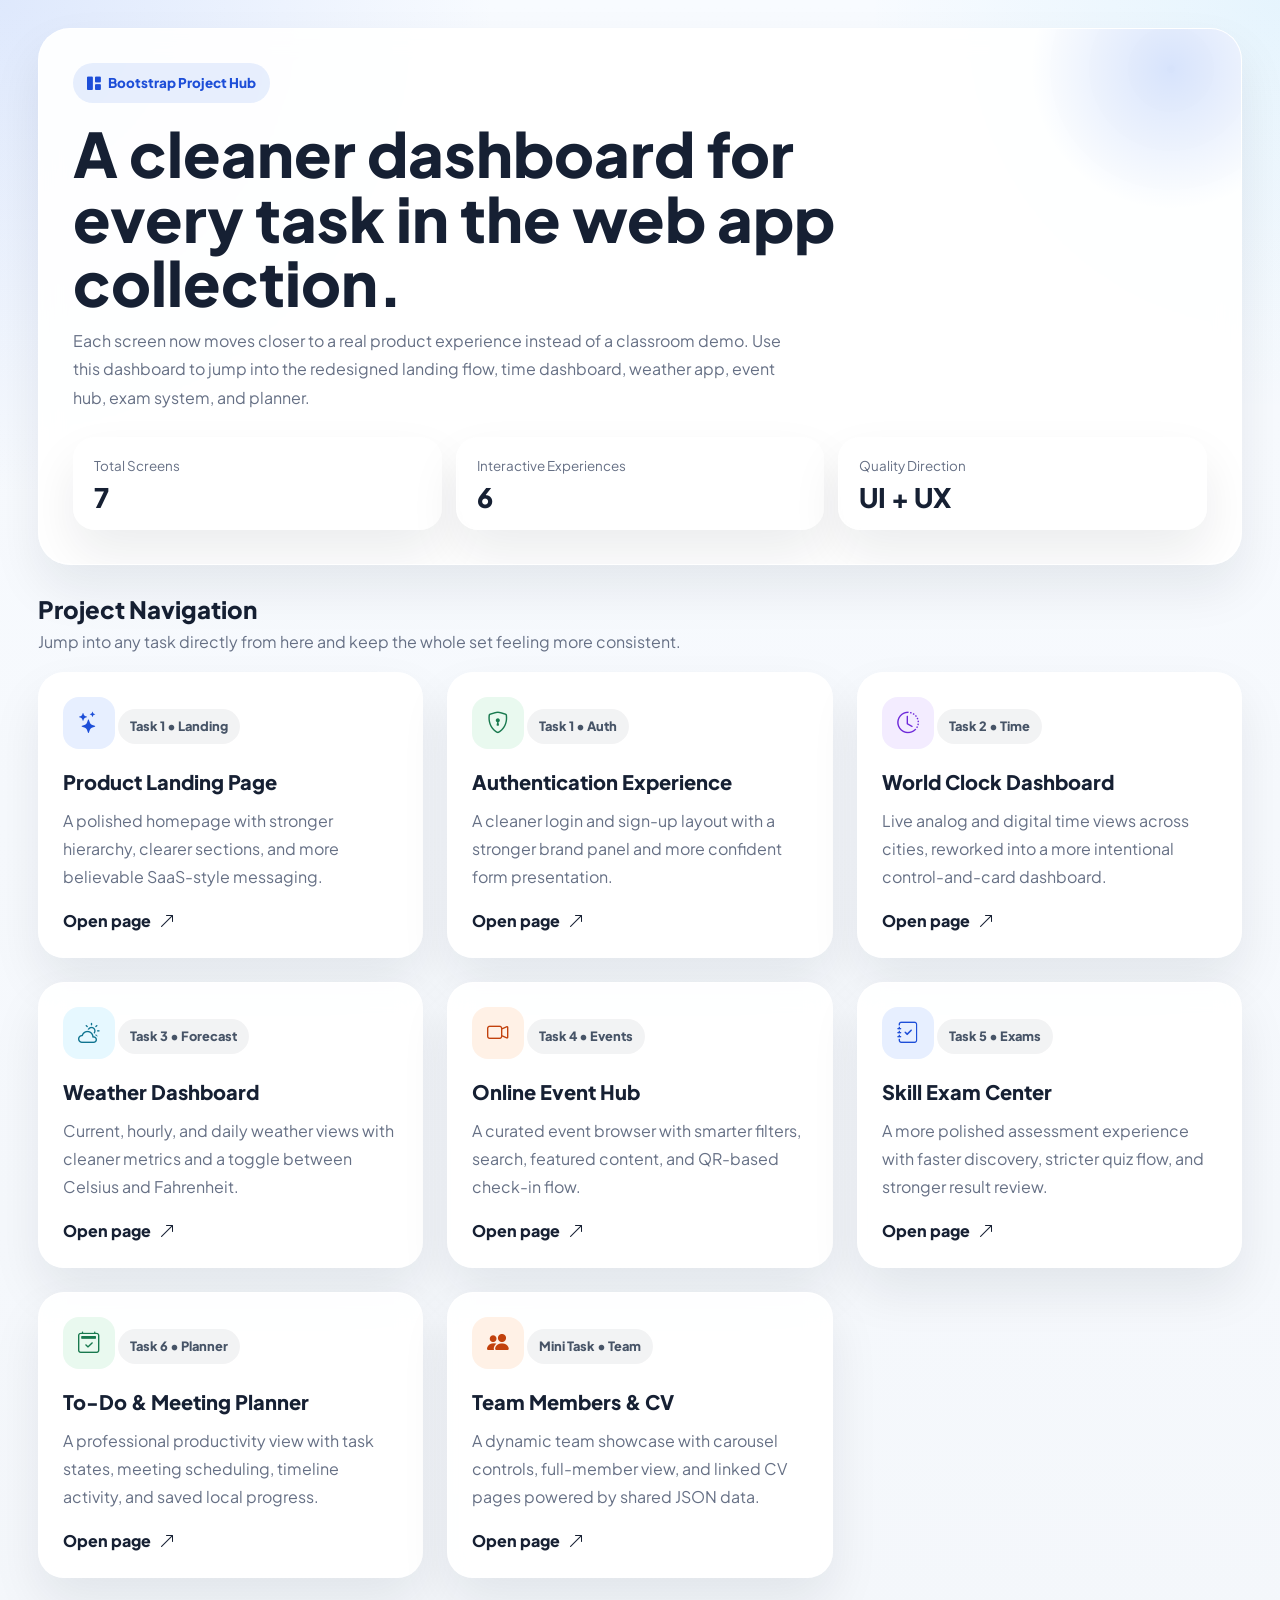
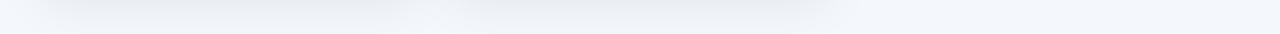
==== commit 47d986c7: "feat: implement dynamic team member showcase and individual CV pages with JSON-driven content" ====
--- a/index.html
+++ b/index.html
@@ -304,6 +304,16 @@
                     <div class="task-link">Open page <i class="bi bi-arrow-up-right"></i></div>
                 </a>
             </div>
+
+            <div class="col-md-6 col-xl-4">
+                <a href="team-members.html" class="task-card">
+                    <div class="task-icon theme-orange"><i class="bi bi-people-fill"></i></div>
+                    <div class="task-badge">Mini Task • Team</div>
+                    <div class="task-title">Team Members & CV</div>
+                    <p class="task-copy">A dynamic team showcase with carousel controls, full-member view, and linked CV pages powered by shared JSON data.</p>
+                    <div class="task-link">Open page <i class="bi bi-arrow-up-right"></i></div>
+                </a>
+            </div>
         </div>
     </main>
 </body>
